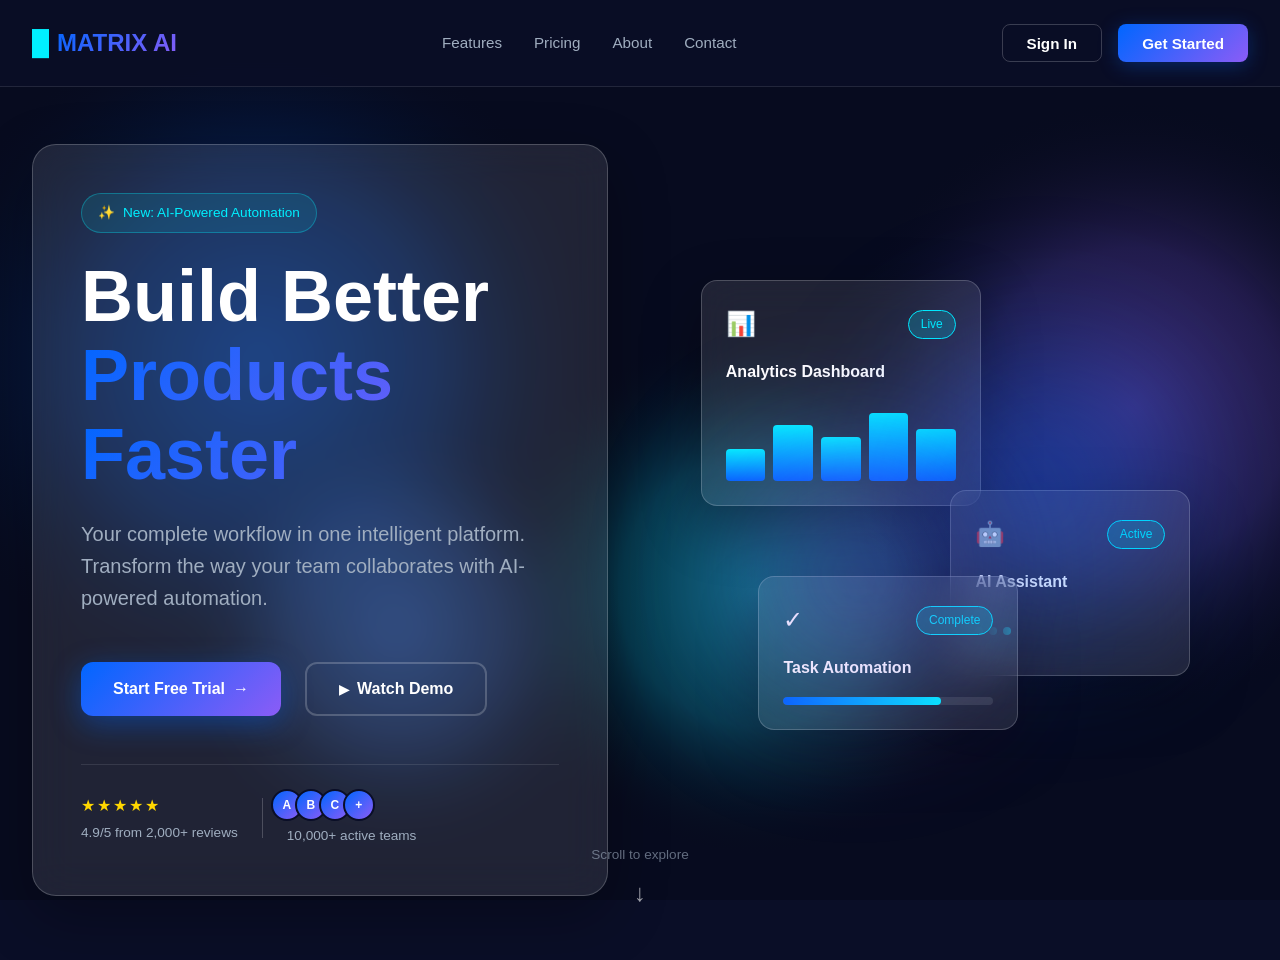
==== landing.html @ 1b5051fe "Initial commit" ====
<!DOCTYPE html>
<html lang="en">
<head>
    <meta charset="UTF-8">
    <meta name="viewport" content="width=device-width, initial-scale=1.0">
    <title>Matrix AI - Transform Your Workflow</title>
    <link rel="stylesheet" href="landing-styles.css">
</head>
<body>
    <!-- Animated gradient mesh background -->
    <canvas id="gradientCanvas" class="gradient-canvas"></canvas>

    <!-- Navigation -->
    <nav class="navbar">
        <div class="nav-container">
            <div class="nav-logo">
                <span class="logo-icon">█</span>
                <span class="logo-text">MATRIX AI</span>
            </div>
            <div class="nav-links">
                <a href="#features">Features</a>
                <a href="#pricing">Pricing</a>
                <a href="#about">About</a>
                <a href="#contact">Contact</a>
            </div>
            <div class="nav-actions">
                <button class="nav-btn-secondary">Sign In</button>
                <button class="nav-btn-primary">Get Started</button>
            </div>
        </div>
    </nav>

    <!-- Hero Section -->
    <section class="hero-section">
        <div class="hero-container">
            <!-- Left: Content -->
            <div class="hero-content">
                <div class="glass-card">
                    <div class="badge">
                        <span class="badge-icon">✨</span>
                        <span>New: AI-Powered Automation</span>
                    </div>

                    <h1 class="hero-title">
                        Build Better
                        <span class="gradient-text">Products</span>
                        <span class="gradient-text">Faster</span>
                    </h1>

                    <p class="hero-subtitle">
                        Your complete workflow in one intelligent platform.
                        Transform the way your team collaborates with AI-powered automation.
                    </p>

                    <div class="hero-cta">
                        <button class="btn-primary" id="primaryCTA">
                            <span>Start Free Trial</span>
                            <span class="btn-arrow">→</span>
                        </button>
                        <button class="btn-secondary">
                            <span class="play-icon">▶</span>
                            <span>Watch Demo</span>
                        </button>
                    </div>

                    <div class="hero-social-proof">
                        <div class="rating">
                            <div class="stars">★★★★★</div>
                            <span class="rating-text">4.9/5 from 2,000+ reviews</span>
                        </div>
                        <div class="divider"></div>
                        <div class="users">
                            <div class="user-avatars">
                                <div class="avatar">A</div>
                                <div class="avatar">B</div>
                                <div class="avatar">C</div>
                                <div class="avatar">+</div>
                            </div>
                            <span class="users-text">10,000+ active teams</span>
                        </div>
                    </div>
                </div>
            </div>

            <!-- Right: 3D Visualization -->
            <div class="hero-visual">
                <div class="floating-card card-1">
                    <div class="card-header">
                        <span class="card-icon">📊</span>
                        <span class="card-status">Live</span>
                    </div>
                    <div class="card-title">Analytics Dashboard</div>
                    <div class="card-chart">
                        <div class="chart-bar" style="height: 40%"></div>
                        <div class="chart-bar" style="height: 70%"></div>
                        <div class="chart-bar" style="height: 55%"></div>
                        <div class="chart-bar" style="height: 85%"></div>
                        <div class="chart-bar" style="height: 65%"></div>
                    </div>
                </div>

                <div class="floating-card card-2">
                    <div class="card-header">
                        <span class="card-icon">🤖</span>
                        <span class="card-status">Active</span>
                    </div>
                    <div class="card-title">AI Assistant</div>
                    <div class="card-message">
                        <div class="message-dot"></div>
                        <div class="message-dot"></div>
                        <div class="message-dot"></div>
                    </div>
                </div>

                <div class="floating-card card-3">
                    <div class="card-header">
                        <span class="card-icon">✓</span>
                        <span class="card-status">Complete</span>
                    </div>
                    <div class="card-title">Task Automation</div>
                    <div class="card-progress">
                        <div class="progress-bar"></div>
                    </div>
                </div>

                <!-- Decorative elements -->
                <div class="glow-orb orb-1"></div>
                <div class="glow-orb orb-2"></div>
            </div>
        </div>

        <!-- Scroll indicator -->
        <div class="scroll-indicator">
            <span class="scroll-text">Scroll to explore</span>
            <div class="scroll-arrow">↓</div>
        </div>
    </section>

    <script src="landing-script.js"></script>
</body>
</html>
---- landing-styles.css ----
/* Landing Page - 3D Gradient Hero Styles */

* {
    margin: 0;
    padding: 0;
    box-sizing: border-box;
}

:root {
    /* Color System */
    --primary-blue: #0066FF;
    --primary-purple: #8B5CF6;
    --accent-cyan: #00F0FF;
    --bg-dark: #0A0E27;
    --bg-darker: #070B1F;
    --text-white: #FFFFFF;
    --text-gray: #A0AEC0;
    --glass-bg: rgba(255, 255, 255, 0.1);
    --glass-border: rgba(255, 255, 255, 0.2);

    /* Spacing */
    --spacing-xs: 0.5rem;
    --spacing-sm: 1rem;
    --spacing-md: 1.5rem;
    --spacing-lg: 2rem;
    --spacing-xl: 3rem;
    --spacing-2xl: 4rem;
}

body {
    font-family: 'Segoe UI', Tahoma, Geneva, Verdana, sans-serif;
    background-color: var(--bg-dark);
    color: var(--text-white);
    overflow-x: hidden;
    line-height: 1.6;
}

/* Animated Gradient Canvas Background */
.gradient-canvas {
    position: fixed;
    top: 0;
    left: 0;
    width: 100%;
    height: 100%;
    z-index: 0;
    background: linear-gradient(135deg, var(--bg-darker) 0%, var(--bg-dark) 100%);
}

/* Navigation */
.navbar {
    position: fixed;
    top: 0;
    left: 0;
    right: 0;
    z-index: 100;
    padding: var(--spacing-md) 0;
    backdrop-filter: blur(20px);
    background: rgba(10, 14, 39, 0.8);
    border-bottom: 1px solid rgba(255, 255, 255, 0.1);
}

.nav-container {
    max-width: 1400px;
    margin: 0 auto;
    padding: 0 var(--spacing-lg);
    display: flex;
    justify-content: space-between;
    align-items: center;
}

.nav-logo {
    display: flex;
    align-items: center;
    gap: var(--spacing-xs);
    font-size: 1.5rem;
    font-weight: bold;
}

.logo-icon {
    color: var(--accent-cyan);
    animation: pulse 2s infinite;
}

.logo-text {
    background: linear-gradient(135deg, var(--primary-blue), var(--primary-purple));
    -webkit-background-clip: text;
    -webkit-text-fill-color: transparent;
    background-clip: text;
}

.nav-links {
    display: flex;
    gap: var(--spacing-lg);
}

.nav-links a {
    color: var(--text-gray);
    text-decoration: none;
    font-size: 0.95rem;
    font-weight: 500;
    transition: color 0.3s ease;
    position: relative;
}

.nav-links a:hover {
    color: var(--text-white);
}

.nav-links a::after {
    content: '';
    position: absolute;
    bottom: -4px;
    left: 0;
    width: 0;
    height: 2px;
    background: linear-gradient(90deg, var(--primary-blue), var(--accent-cyan));
    transition: width 0.3s ease;
}

.nav-links a:hover::after {
    width: 100%;
}

.nav-actions {
    display: flex;
    gap: var(--spacing-sm);
}

.nav-btn-secondary,
.nav-btn-primary {
    padding: 0.6rem 1.5rem;
    border-radius: 8px;
    font-size: 0.95rem;
    font-weight: 600;
    cursor: pointer;
    transition: all 0.3s ease;
    border: none;
}

.nav-btn-secondary {
    background: transparent;
    color: var(--text-white);
    border: 1px solid rgba(255, 255, 255, 0.2);
}

.nav-btn-secondary:hover {
    background: rgba(255, 255, 255, 0.1);
    border-color: rgba(255, 255, 255, 0.3);
}

.nav-btn-primary {
    background: linear-gradient(135deg, var(--primary-blue), var(--primary-purple));
    color: var(--text-white);
    box-shadow: 0 4px 20px rgba(0, 102, 255, 0.3);
}

.nav-btn-primary:hover {
    transform: translateY(-2px);
    box-shadow: 0 6px 30px rgba(0, 102, 255, 0.5);
}

/* Hero Section */
.hero-section {
    position: relative;
    min-height: 100vh;
    display: flex;
    align-items: center;
    justify-content: center;
    padding: var(--spacing-2xl) var(--spacing-lg);
    padding-top: calc(80px + var(--spacing-2xl));
    z-index: 1;
}

.hero-container {
    max-width: 1400px;
    width: 100%;
    display: grid;
    grid-template-columns: 1fr 1fr;
    gap: var(--spacing-2xl);
    align-items: center;
}

/* Hero Content (Left) */
.hero-content {
    animation: slideInLeft 0.8s ease-out;
}

.glass-card {
    background: var(--glass-bg);
    backdrop-filter: blur(20px);
    border-radius: 24px;
    border: 1px solid var(--glass-border);
    padding: var(--spacing-xl);
    box-shadow: 0 20px 60px rgba(0, 0, 0, 0.3);
}

.badge {
    display: inline-flex;
    align-items: center;
    gap: var(--spacing-xs);
    background: rgba(0, 240, 255, 0.1);
    border: 1px solid rgba(0, 240, 255, 0.3);
    padding: 0.5rem 1rem;
    border-radius: 50px;
    font-size: 0.85rem;
    color: var(--accent-cyan);
    margin-bottom: var(--spacing-md);
    animation: fadeIn 0.6s ease-out 0.3s backwards;
}

.badge-icon {
    animation: sparkle 2s infinite;
}

.hero-title {
    font-size: 4.5rem;
    font-weight: 800;
    line-height: 1.1;
    margin-bottom: var(--spacing-md);
    animation: fadeIn 0.6s ease-out 0.4s backwards;
}

.gradient-text {
    display: block;
    background: linear-gradient(135deg, var(--primary-blue), var(--primary-purple), var(--accent-cyan));
    -webkit-background-clip: text;
    -webkit-text-fill-color: transparent;
    background-clip: text;
    background-size: 200% 200%;
    animation: gradientShift 3s ease infinite;
}

.hero-subtitle {
    font-size: 1.25rem;
    color: var(--text-gray);
    line-height: 1.6;
    margin-bottom: var(--spacing-xl);
    animation: fadeIn 0.6s ease-out 0.5s backwards;
}

.hero-cta {
    display: flex;
    gap: var(--spacing-md);
    margin-bottom: var(--spacing-xl);
    animation: fadeIn 0.6s ease-out 0.6s backwards;
}

.btn-primary,
.btn-secondary {
    display: flex;
    align-items: center;
    gap: var(--spacing-xs);
    padding: 1rem 2rem;
    border-radius: 12px;
    font-size: 1rem;
    font-weight: 700;
    cursor: pointer;
    transition: all 0.3s ease;
    border: none;
    white-space: nowrap;
}

.btn-primary {
    background: linear-gradient(135deg, var(--primary-blue), var(--primary-purple));
    color: var(--text-white);
    box-shadow: 0 8px 30px rgba(0, 102, 255, 0.4);
    position: relative;
    overflow: hidden;
}

.btn-primary::before {
    content: '';
    position: absolute;
    top: 50%;
    left: 50%;
    width: 0;
    height: 0;
    border-radius: 50%;
    background: rgba(255, 255, 255, 0.2);
    transform: translate(-50%, -50%);
    transition: width 0.6s, height 0.6s;
}

.btn-primary:hover::before {
    width: 300px;
    height: 300px;
}

.btn-primary:hover {
    transform: translateY(-3px);
    box-shadow: 0 12px 40px rgba(0, 102, 255, 0.6);
}

.btn-arrow {
    transition: transform 0.3s ease;
}

.btn-primary:hover .btn-arrow {
    transform: translateX(4px);
}

.btn-secondary {
    background: transparent;
    color: var(--text-white);
    border: 2px solid rgba(255, 255, 255, 0.2);
}

.btn-secondary:hover {
    background: rgba(255, 255, 255, 0.1);
    border-color: rgba(255, 255, 255, 0.4);
    transform: translateY(-3px);
}

.play-icon {
    font-size: 0.8rem;
}

/* Hero Social Proof */
.hero-social-proof {
    display: flex;
    align-items: center;
    gap: var(--spacing-md);
    padding-top: var(--spacing-md);
    border-top: 1px solid rgba(255, 255, 255, 0.1);
    animation: fadeIn 0.6s ease-out 0.7s backwards;
}

.rating {
    display: flex;
    flex-direction: column;
    gap: 0.25rem;
}

.stars {
    color: #FFD700;
    font-size: 1rem;
    letter-spacing: 2px;
}

.rating-text,
.users-text {
    font-size: 0.85rem;
    color: var(--text-gray);
}

.divider {
    width: 1px;
    height: 40px;
    background: rgba(255, 255, 255, 0.2);
}

.users {
    display: flex;
    flex-direction: column;
    gap: 0.25rem;
}

.user-avatars {
    display: flex;
    margin-left: -8px;
}

.avatar {
    width: 32px;
    height: 32px;
    border-radius: 50%;
    background: linear-gradient(135deg, var(--primary-blue), var(--primary-purple));
    border: 2px solid var(--bg-dark);
    display: flex;
    align-items: center;
    justify-content: center;
    font-size: 0.75rem;
    font-weight: bold;
    margin-left: -8px;
}

/* Hero Visual (Right) */
.hero-visual {
    position: relative;
    height: 600px;
    animation: slideInRight 0.8s ease-out;
}

.floating-card {
    position: absolute;
    background: var(--glass-bg);
    backdrop-filter: blur(20px);
    border-radius: 16px;
    border: 1px solid var(--glass-border);
    padding: var(--spacing-md);
    box-shadow: 0 20px 60px rgba(0, 0, 0, 0.3);
    animation: float 6s ease-in-out infinite;
}

.card-1 {
    top: 10%;
    left: 5%;
    width: 280px;
    animation-delay: 0s;
}

.card-2 {
    top: 45%;
    right: 10%;
    width: 240px;
    animation-delay: 2s;
}

.card-3 {
    bottom: 15%;
    left: 15%;
    width: 260px;
    animation-delay: 4s;
}

.card-header {
    display: flex;
    justify-content: space-between;
    align-items: center;
    margin-bottom: var(--spacing-sm);
}

.card-icon {
    font-size: 1.5rem;
}

.card-status {
    font-size: 0.75rem;
    padding: 0.25rem 0.75rem;
    border-radius: 50px;
    background: rgba(0, 240, 255, 0.2);
    color: var(--accent-cyan);
    border: 1px solid var(--accent-cyan);
}

.card-title {
    font-size: 1rem;
    font-weight: 600;
    margin-bottom: var(--spacing-sm);
}

.card-chart {
    display: flex;
    gap: 8px;
    align-items: flex-end;
    height: 80px;
}

.chart-bar {
    flex: 1;
    background: linear-gradient(180deg, var(--accent-cyan), var(--primary-blue));
    border-radius: 4px;
    animation: growBar 1.5s ease-out;
}

.card-message {
    display: flex;
    gap: 6px;
    padding: var(--spacing-sm) 0;
}

.message-dot {
    width: 8px;
    height: 8px;
    border-radius: 50%;
    background: var(--accent-cyan);
    animation: pulse 1.5s infinite;
}

.message-dot:nth-child(2) {
    animation-delay: 0.2s;
}

.message-dot:nth-child(3) {
    animation-delay: 0.4s;
}

.card-progress {
    height: 8px;
    background: rgba(255, 255, 255, 0.1);
    border-radius: 50px;
    overflow: hidden;
}

.progress-bar {
    height: 100%;
    width: 75%;
    background: linear-gradient(90deg, var(--primary-blue), var(--accent-cyan));
    border-radius: 50px;
    animation: progressGrow 2s ease-out;
}

/* Glow Orbs */
.glow-orb {
    position: absolute;
    border-radius: 50%;
    filter: blur(80px);
    opacity: 0.6;
    animation: orbFloat 10s ease-in-out infinite;
}

.orb-1 {
    width: 300px;
    height: 300px;
    background: radial-gradient(circle, var(--primary-blue), transparent);
    top: 20%;
    right: 10%;
    animation-delay: 0s;
}

.orb-2 {
    width: 250px;
    height: 250px;
    background: radial-gradient(circle, var(--primary-purple), transparent);
    bottom: 20%;
    left: 10%;
    animation-delay: 5s;
}

/* Scroll Indicator */
.scroll-indicator {
    position: absolute;
    bottom: var(--spacing-xl);
    left: 50%;
    transform: translateX(-50%);
    display: flex;
    flex-direction: column;
    align-items: center;
    gap: var(--spacing-xs);
    opacity: 0.6;
    animation: fadeIn 1s ease-out 1s backwards;
}

.scroll-text {
    font-size: 0.85rem;
    color: var(--text-gray);
}

.scroll-arrow {
    font-size: 1.5rem;
    animation: bounce 2s infinite;
}

/* Animations */
@keyframes slideInLeft {
    from {
        opacity: 0;
        transform: translateX(-50px);
    }
    to {
        opacity: 1;
        transform: translateX(0);
    }
}

@keyframes slideInRight {
    from {
        opacity: 0;
        transform: translateX(50px);
    }
    to {
        opacity: 1;
        transform: translateX(0);
    }
}

@keyframes fadeIn {
    from {
        opacity: 0;
        transform: translateY(20px);
    }
    to {
        opacity: 1;
        transform: translateY(0);
    }
}

@keyframes float {
    0%, 100% {
        transform: translateY(0) rotate(0deg);
    }
    50% {
        transform: translateY(-20px) rotate(2deg);
    }
}

@keyframes orbFloat {
    0%, 100% {
        transform: translate(0, 0) scale(1);
    }
    33% {
        transform: translate(30px, -30px) scale(1.1);
    }
    66% {
        transform: translate(-30px, 30px) scale(0.9);
    }
}

@keyframes pulse {
    0%, 100% {
        opacity: 1;
    }
    50% {
        opacity: 0.5;
    }
}

@keyframes bounce {
    0%, 100% {
        transform: translateY(0);
    }
    50% {
        transform: translateY(-10px);
    }
}

@keyframes gradientShift {
    0%, 100% {
        background-position: 0% 50%;
    }
    50% {
        background-position: 100% 50%;
    }
}

@keyframes sparkle {
    0%, 100% {
        opacity: 1;
        transform: scale(1);
    }
    50% {
        opacity: 0.7;
        transform: scale(1.2);
    }
}

@keyframes growBar {
    from {
        transform: scaleY(0);
    }
    to {
        transform: scaleY(1);
    }
}

@keyframes progressGrow {
    from {
        width: 0;
    }
    to {
        width: 75%;
    }
}

/* Responsive Design */
@media (max-width: 1024px) {
    .hero-container {
        grid-template-columns: 1fr;
        gap: var(--spacing-xl);
    }

    .hero-visual {
        height: 400px;
        order: -1;
    }

    .hero-title {
        font-size: 3.5rem;
    }
}

@media (max-width: 768px) {
    .nav-links {
        display: none;
    }

    .hero-title {
        font-size: 2.5rem;
    }

    .hero-subtitle {
        font-size: 1rem;
    }

    .hero-cta {
        flex-direction: column;
    }

    .btn-primary,
    .btn-secondary {
        width: 100%;
        justify-content: center;
    }

    .hero-social-proof {
        flex-direction: column;
        align-items: flex-start;
    }

    .divider {
        display: none;
    }

    .hero-visual {
        height: 300px;
    }

    .floating-card {
        transform: scale(0.8);
    }
}

@media (max-width: 480px) {
    .hero-title {
        font-size: 2rem;
    }

    .glass-card {
        padding: var(--spacing-md);
    }

    .nav-actions {
        gap: var(--spacing-xs);
    }

    .nav-btn-secondary,
    .nav-btn-primary {
        padding: 0.5rem 1rem;
        font-size: 0.85rem;
    }
}
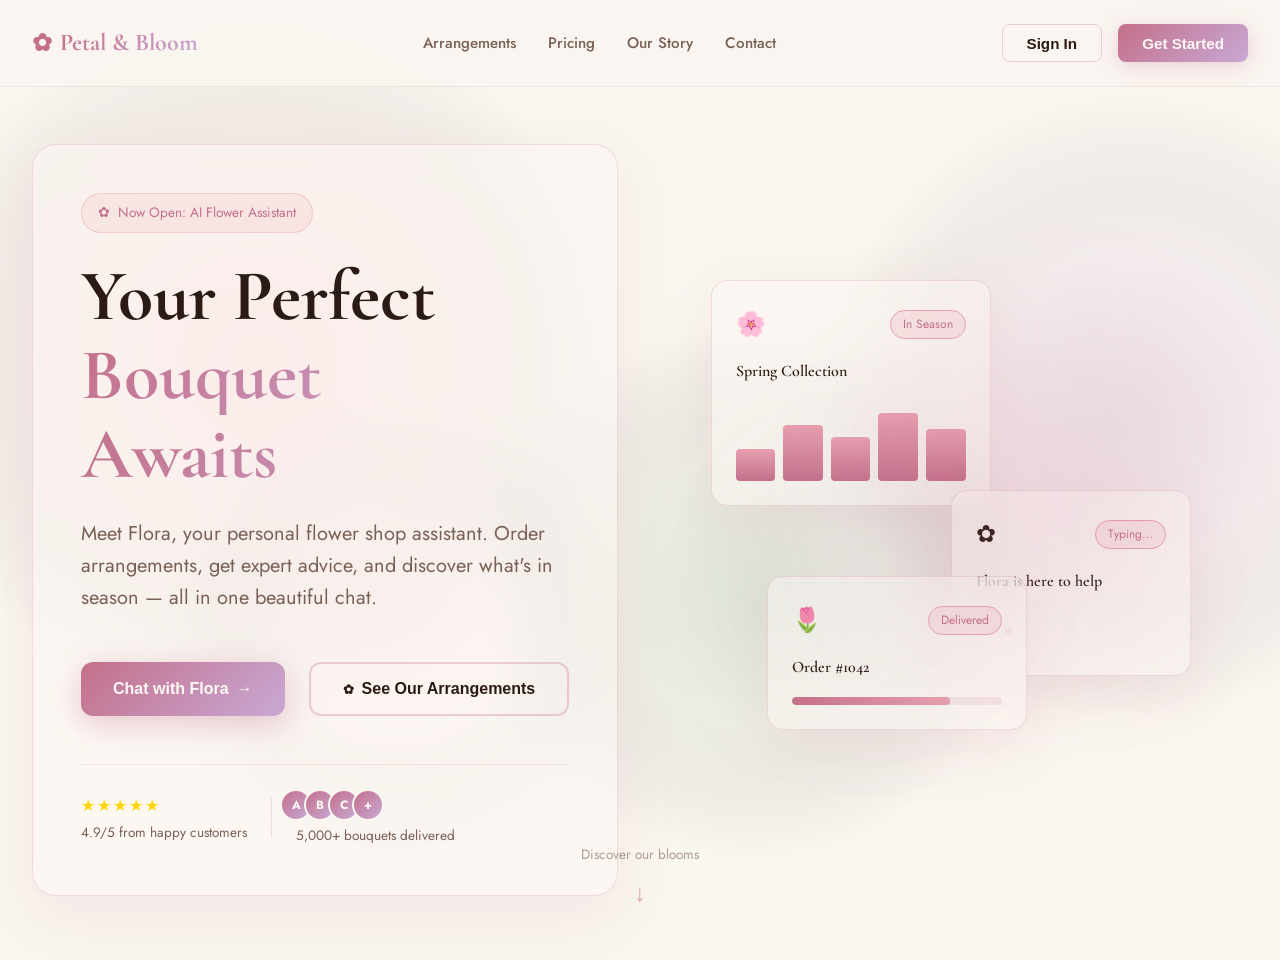
==== commit 25c20e0b: "Rebrand to Petal & Bloom flower shop - Replace Matrix terminal theme with warm ivory/rose/sage palet" ====
--- a/landing.html
+++ b/landing.html
@@ -3,7 +3,10 @@
 <head>
     <meta charset="UTF-8">
     <meta name="viewport" content="width=device-width, initial-scale=1.0">
-    <title>Matrix AI - Transform Your Workflow</title>
+    <title>Petal &amp; Bloom — Your Flower Shop Assistant</title>
+    <link rel="preconnect" href="https://fonts.googleapis.com">
+    <link rel="preconnect" href="https://fonts.gstatic.com" crossorigin>
+    <link href="https://fonts.googleapis.com/css2?family=Cormorant+Garamond:ital,wght@0,400;0,600;0,700;1,400&family=Jost:wght@300;400;500;600&display=swap" rel="stylesheet">
     <link rel="stylesheet" href="landing-styles.css">
 </head>
 <body>
@@ -14,13 +17,13 @@
     <nav class="navbar">
         <div class="nav-container">
             <div class="nav-logo">
-                <span class="logo-icon">█</span>
-                <span class="logo-text">MATRIX AI</span>
+                <span class="logo-icon">✿</span>
+                <span class="logo-text">Petal &amp; Bloom</span>
             </div>
             <div class="nav-links">
-                <a href="#features">Features</a>
+                <a href="#features">Arrangements</a>
                 <a href="#pricing">Pricing</a>
-                <a href="#about">About</a>
+                <a href="#about">Our Story</a>
                 <a href="#contact">Contact</a>
             </div>
             <div class="nav-actions">
@@ -37,36 +40,35 @@
             <div class="hero-content">
                 <div class="glass-card">
                     <div class="badge">
-                        <span class="badge-icon">✨</span>
-                        <span>New: AI-Powered Automation</span>
+                        <span class="badge-icon">✿</span>
+                        <span>Now Open: AI Flower Assistant</span>
                     </div>
 
                     <h1 class="hero-title">
-                        Build Better
-                        <span class="gradient-text">Products</span>
-                        <span class="gradient-text">Faster</span>
+                        Your Perfect
+                        <span class="gradient-text">Bouquet</span>
+                        <span class="gradient-text">Awaits</span>
                     </h1>
 
                     <p class="hero-subtitle">
-                        Your complete workflow in one intelligent platform.
-                        Transform the way your team collaborates with AI-powered automation.
+                        Meet Flora, your personal flower shop assistant. Order arrangements, get expert advice, and discover what's in season — all in one beautiful chat.
                     </p>
 
                     <div class="hero-cta">
                         <button class="btn-primary" id="primaryCTA">
-                            <span>Start Free Trial</span>
+                            <span>Chat with Flora</span>
                             <span class="btn-arrow">→</span>
                         </button>
                         <button class="btn-secondary">
-                            <span class="play-icon">▶</span>
-                            <span>Watch Demo</span>
+                            <span class="play-icon">✿</span>
+                            <span>See Our Arrangements</span>
                         </button>
                     </div>
 
                     <div class="hero-social-proof">
                         <div class="rating">
                             <div class="stars">★★★★★</div>
-                            <span class="rating-text">4.9/5 from 2,000+ reviews</span>
+                            <span class="rating-text">4.9/5 from happy customers</span>
                         </div>
                         <div class="divider"></div>
                         <div class="users">
@@ -76,20 +78,20 @@
                                 <div class="avatar">C</div>
                                 <div class="avatar">+</div>
                             </div>
-                            <span class="users-text">10,000+ active teams</span>
+                            <span class="users-text">5,000+ bouquets delivered</span>
                         </div>
                     </div>
                 </div>
             </div>
 
-            <!-- Right: 3D Visualization -->
+            <!-- Right: Floating Cards -->
             <div class="hero-visual">
                 <div class="floating-card card-1">
                     <div class="card-header">
-                        <span class="card-icon">📊</span>
-                        <span class="card-status">Live</span>
+                        <span class="card-icon">🌸</span>
+                        <span class="card-status">In Season</span>
                     </div>
-                    <div class="card-title">Analytics Dashboard</div>
+                    <div class="card-title">Spring Collection</div>
                     <div class="card-chart">
                         <div class="chart-bar" style="height: 40%"></div>
                         <div class="chart-bar" style="height: 70%"></div>
@@ -101,10 +103,10 @@
 
                 <div class="floating-card card-2">
                     <div class="card-header">
-                        <span class="card-icon">🤖</span>
-                        <span class="card-status">Active</span>
+                        <span class="card-icon">✿</span>
+                        <span class="card-status">Typing…</span>
                     </div>
-                    <div class="card-title">AI Assistant</div>
+                    <div class="card-title">Flora is here to help</div>
                     <div class="card-message">
                         <div class="message-dot"></div>
                         <div class="message-dot"></div>
@@ -114,10 +116,10 @@
 
                 <div class="floating-card card-3">
                     <div class="card-header">
-                        <span class="card-icon">✓</span>
-                        <span class="card-status">Complete</span>
+                        <span class="card-icon">🌷</span>
+                        <span class="card-status">Delivered</span>
                     </div>
-                    <div class="card-title">Task Automation</div>
+                    <div class="card-title">Order #1042</div>
                     <div class="card-progress">
                         <div class="progress-bar"></div>
                     </div>
@@ -131,7 +133,7 @@
 
         <!-- Scroll indicator -->
         <div class="scroll-indicator">
-            <span class="scroll-text">Scroll to explore</span>
+            <span class="scroll-text">Discover our blooms</span>
             <div class="scroll-arrow">↓</div>
         </div>
     </section>
--- a/landing-styles.css
+++ b/landing-styles.css
@@ -1,4 +1,4 @@
-/* Landing Page - 3D Gradient Hero Styles */
+/* Landing Page - Petal & Bloom Flower Shop Styles */
 
 * {
     margin: 0;
@@ -8,15 +8,15 @@
 
 :root {
     /* Color System */
-    --primary-blue: #0066FF;
-    --primary-purple: #8B5CF6;
-    --accent-cyan: #00F0FF;
-    --bg-dark: #0A0E27;
-    --bg-darker: #070B1F;
-    --text-white: #FFFFFF;
-    --text-gray: #A0AEC0;
-    --glass-bg: rgba(255, 255, 255, 0.1);
-    --glass-border: rgba(255, 255, 255, 0.2);
+    --primary-rose: #C4708A;
+    --primary-lavender: #C8A8D4;
+    --accent-rose-light: #E8A0B0;
+    --bg-cream: #FAF6F0;
+    --bg-cream-deep: #F3EBE1;
+    --text-espresso: #2C1A14;
+    --text-warm-gray: #7A6055;
+    --glass-bg: rgba(253, 248, 244, 0.5);
+    --glass-border: rgba(196, 112, 138, 0.2);
 
     /* Spacing */
     --spacing-xs: 0.5rem;
@@ -28,9 +28,9 @@
 }
 
 body {
-    font-family: 'Segoe UI', Tahoma, Geneva, Verdana, sans-serif;
-    background-color: var(--bg-dark);
-    color: var(--text-white);
+    font-family: 'Jost', 'Segoe UI', Tahoma, Geneva, Verdana, sans-serif;
+    background-color: var(--bg-cream);
+    color: var(--text-espresso);
     overflow-x: hidden;
     line-height: 1.6;
 }
@@ -43,7 +43,7 @@
     width: 100%;
     height: 100%;
     z-index: 0;
-    background: linear-gradient(135deg, var(--bg-darker) 0%, var(--bg-dark) 100%);
+    background: linear-gradient(135deg, var(--bg-cream-deep) 0%, var(--bg-cream) 100%);
 }
 
 /* Navigation */
@@ -55,8 +55,8 @@
     z-index: 100;
     padding: var(--spacing-md) 0;
     backdrop-filter: blur(20px);
-    background: rgba(10, 14, 39, 0.8);
-    border-bottom: 1px solid rgba(255, 255, 255, 0.1);
+    background: rgba(250, 246, 240, 0.9);
+    border-bottom: 1px solid rgba(196, 112, 138, 0.15);
 }
 
 .nav-container {
@@ -77,12 +77,13 @@
 }
 
 .logo-icon {
-    color: var(--accent-cyan);
+    color: var(--primary-rose);
     animation: pulse 2s infinite;
 }
 
 .logo-text {
-    background: linear-gradient(135deg, var(--primary-blue), var(--primary-purple));
+    font-family: 'Cormorant Garamond', serif;
+    background: linear-gradient(135deg, var(--primary-rose), var(--primary-lavender));
     -webkit-background-clip: text;
     -webkit-text-fill-color: transparent;
     background-clip: text;
@@ -94,7 +95,7 @@
 }
 
 .nav-links a {
-    color: var(--text-gray);
+    color: var(--text-warm-gray);
     text-decoration: none;
     font-size: 0.95rem;
     font-weight: 500;
@@ -103,7 +104,7 @@
 }
 
 .nav-links a:hover {
-    color: var(--text-white);
+    color: var(--text-espresso);
 }
 
 .nav-links a::after {
@@ -113,7 +114,7 @@
     left: 0;
     width: 0;
     height: 2px;
-    background: linear-gradient(90deg, var(--primary-blue), var(--accent-cyan));
+    background: linear-gradient(90deg, var(--primary-rose), var(--accent-rose-light));
     transition: width 0.3s ease;
 }
 
@@ -139,24 +140,24 @@
 
 .nav-btn-secondary {
     background: transparent;
-    color: var(--text-white);
-    border: 1px solid rgba(255, 255, 255, 0.2);
+    color: var(--text-espresso);
+    border: 1px solid rgba(196, 112, 138, 0.3);
 }
 
 .nav-btn-secondary:hover {
-    background: rgba(255, 255, 255, 0.1);
-    border-color: rgba(255, 255, 255, 0.3);
+    background: rgba(196, 112, 138, 0.08);
+    border-color: var(--primary-rose);
 }
 
 .nav-btn-primary {
-    background: linear-gradient(135deg, var(--primary-blue), var(--primary-purple));
-    color: var(--text-white);
-    box-shadow: 0 4px 20px rgba(0, 102, 255, 0.3);
+    background: linear-gradient(135deg, var(--primary-rose), var(--primary-lavender));
+    color: #FDF8F4;
+    box-shadow: 0 4px 20px rgba(196, 112, 138, 0.3);
 }
 
 .nav-btn-primary:hover {
     transform: translateY(-2px);
-    box-shadow: 0 6px 30px rgba(0, 102, 255, 0.5);
+    box-shadow: 0 6px 30px rgba(196, 112, 138, 0.5);
 }
 
 /* Hero Section */
@@ -191,19 +192,19 @@
     border-radius: 24px;
     border: 1px solid var(--glass-border);
     padding: var(--spacing-xl);
-    box-shadow: 0 20px 60px rgba(0, 0, 0, 0.3);
+    box-shadow: 0 20px 60px rgba(196, 112, 138, 0.12);
 }
 
 .badge {
     display: inline-flex;
     align-items: center;
     gap: var(--spacing-xs);
-    background: rgba(0, 240, 255, 0.1);
-    border: 1px solid rgba(0, 240, 255, 0.3);
+    background: rgba(232, 160, 176, 0.15);
+    border: 1px solid rgba(232, 160, 176, 0.4);
     padding: 0.5rem 1rem;
     border-radius: 50px;
     font-size: 0.85rem;
-    color: var(--accent-cyan);
+    color: var(--primary-rose);
     margin-bottom: var(--spacing-md);
     animation: fadeIn 0.6s ease-out 0.3s backwards;
 }
@@ -213,16 +214,18 @@
 }
 
 .hero-title {
+    font-family: 'Cormorant Garamond', serif;
     font-size: 4.5rem;
     font-weight: 800;
     line-height: 1.1;
     margin-bottom: var(--spacing-md);
+    color: var(--text-espresso);
     animation: fadeIn 0.6s ease-out 0.4s backwards;
 }
 
 .gradient-text {
     display: block;
-    background: linear-gradient(135deg, var(--primary-blue), var(--primary-purple), var(--accent-cyan));
+    background: linear-gradient(135deg, var(--primary-rose), var(--primary-lavender), var(--accent-rose-light));
     -webkit-background-clip: text;
     -webkit-text-fill-color: transparent;
     background-clip: text;
@@ -232,7 +235,7 @@
 
 .hero-subtitle {
     font-size: 1.25rem;
-    color: var(--text-gray);
+    color: var(--text-warm-gray);
     line-height: 1.6;
     margin-bottom: var(--spacing-xl);
     animation: fadeIn 0.6s ease-out 0.5s backwards;
@@ -261,9 +264,9 @@
 }
 
 .btn-primary {
-    background: linear-gradient(135deg, var(--primary-blue), var(--primary-purple));
-    color: var(--text-white);
-    box-shadow: 0 8px 30px rgba(0, 102, 255, 0.4);
+    background: linear-gradient(135deg, var(--primary-rose), var(--primary-lavender));
+    color: #FDF8F4;
+    box-shadow: 0 8px 30px rgba(196, 112, 138, 0.35);
     position: relative;
     overflow: hidden;
 }
@@ -288,7 +291,7 @@
 
 .btn-primary:hover {
     transform: translateY(-3px);
-    box-shadow: 0 12px 40px rgba(0, 102, 255, 0.6);
+    box-shadow: 0 12px 40px rgba(196, 112, 138, 0.55);
 }
 
 .btn-arrow {
@@ -301,13 +304,13 @@
 
 .btn-secondary {
     background: transparent;
-    color: var(--text-white);
-    border: 2px solid rgba(255, 255, 255, 0.2);
+    color: var(--text-espresso);
+    border: 2px solid rgba(196, 112, 138, 0.3);
 }
 
 .btn-secondary:hover {
-    background: rgba(255, 255, 255, 0.1);
-    border-color: rgba(255, 255, 255, 0.4);
+    background: rgba(196, 112, 138, 0.08);
+    border-color: var(--primary-rose);
     transform: translateY(-3px);
 }
 
@@ -321,7 +324,7 @@
     align-items: center;
     gap: var(--spacing-md);
     padding-top: var(--spacing-md);
-    border-top: 1px solid rgba(255, 255, 255, 0.1);
+    border-top: 1px solid rgba(196, 112, 138, 0.15);
     animation: fadeIn 0.6s ease-out 0.7s backwards;
 }
 
@@ -340,13 +343,13 @@
 .rating-text,
 .users-text {
     font-size: 0.85rem;
-    color: var(--text-gray);
+    color: var(--text-warm-gray);
 }
 
 .divider {
     width: 1px;
     height: 40px;
-    background: rgba(255, 255, 255, 0.2);
+    background: rgba(196, 112, 138, 0.2);
 }
 
 .users {
@@ -364,13 +367,14 @@
     width: 32px;
     height: 32px;
     border-radius: 50%;
-    background: linear-gradient(135deg, var(--primary-blue), var(--primary-purple));
-    border: 2px solid var(--bg-dark);
+    background: linear-gradient(135deg, var(--primary-rose), var(--primary-lavender));
+    border: 2px solid var(--bg-cream);
     display: flex;
     align-items: center;
     justify-content: center;
     font-size: 0.75rem;
     font-weight: bold;
+    color: #FDF8F4;
     margin-left: -8px;
 }
 
@@ -388,7 +392,7 @@
     border-radius: 16px;
     border: 1px solid var(--glass-border);
     padding: var(--spacing-md);
-    box-shadow: 0 20px 60px rgba(0, 0, 0, 0.3);
+    box-shadow: 0 20px 60px rgba(196, 112, 138, 0.12);
     animation: float 6s ease-in-out infinite;
 }
 
@@ -428,15 +432,17 @@
     font-size: 0.75rem;
     padding: 0.25rem 0.75rem;
     border-radius: 50px;
-    background: rgba(0, 240, 255, 0.2);
-    color: var(--accent-cyan);
-    border: 1px solid var(--accent-cyan);
+    background: rgba(232, 160, 176, 0.2);
+    color: var(--primary-rose);
+    border: 1px solid var(--accent-rose-light);
 }
 
 .card-title {
+    font-family: 'Cormorant Garamond', serif;
     font-size: 1rem;
     font-weight: 600;
     margin-bottom: var(--spacing-sm);
+    color: var(--text-espresso);
 }
 
 .card-chart {
@@ -448,7 +454,7 @@
 
 .chart-bar {
     flex: 1;
-    background: linear-gradient(180deg, var(--accent-cyan), var(--primary-blue));
+    background: linear-gradient(180deg, var(--accent-rose-light), var(--primary-rose));
     border-radius: 4px;
     animation: growBar 1.5s ease-out;
 }
@@ -463,7 +469,7 @@
     width: 8px;
     height: 8px;
     border-radius: 50%;
-    background: var(--accent-cyan);
+    background: var(--primary-rose);
     animation: pulse 1.5s infinite;
 }
 
@@ -477,7 +483,7 @@
 
 .card-progress {
     height: 8px;
-    background: rgba(255, 255, 255, 0.1);
+    background: rgba(196, 112, 138, 0.12);
     border-radius: 50px;
     overflow: hidden;
 }
@@ -485,7 +491,7 @@
 .progress-bar {
     height: 100%;
     width: 75%;
-    background: linear-gradient(90deg, var(--primary-blue), var(--accent-cyan));
+    background: linear-gradient(90deg, var(--primary-rose), var(--accent-rose-light));
     border-radius: 50px;
     animation: progressGrow 2s ease-out;
 }
@@ -495,14 +501,14 @@
     position: absolute;
     border-radius: 50%;
     filter: blur(80px);
-    opacity: 0.6;
     animation: orbFloat 10s ease-in-out infinite;
 }
 
 .orb-1 {
     width: 300px;
     height: 300px;
-    background: radial-gradient(circle, var(--primary-blue), transparent);
+    background: radial-gradient(circle, var(--primary-rose), transparent);
+    opacity: 0.25;
     top: 20%;
     right: 10%;
     animation-delay: 0s;
@@ -511,7 +517,8 @@
 .orb-2 {
     width: 250px;
     height: 250px;
-    background: radial-gradient(circle, var(--primary-purple), transparent);
+    background: radial-gradient(circle, var(--primary-lavender), transparent);
+    opacity: 0.12;
     bottom: 20%;
     left: 10%;
     animation-delay: 5s;
@@ -533,12 +540,13 @@
 
 .scroll-text {
     font-size: 0.85rem;
-    color: var(--text-gray);
+    color: var(--text-warm-gray);
 }
 
 .scroll-arrow {
     font-size: 1.5rem;
     animation: bounce 2s infinite;
+    color: var(--primary-rose);
 }
 
 /* Animations */
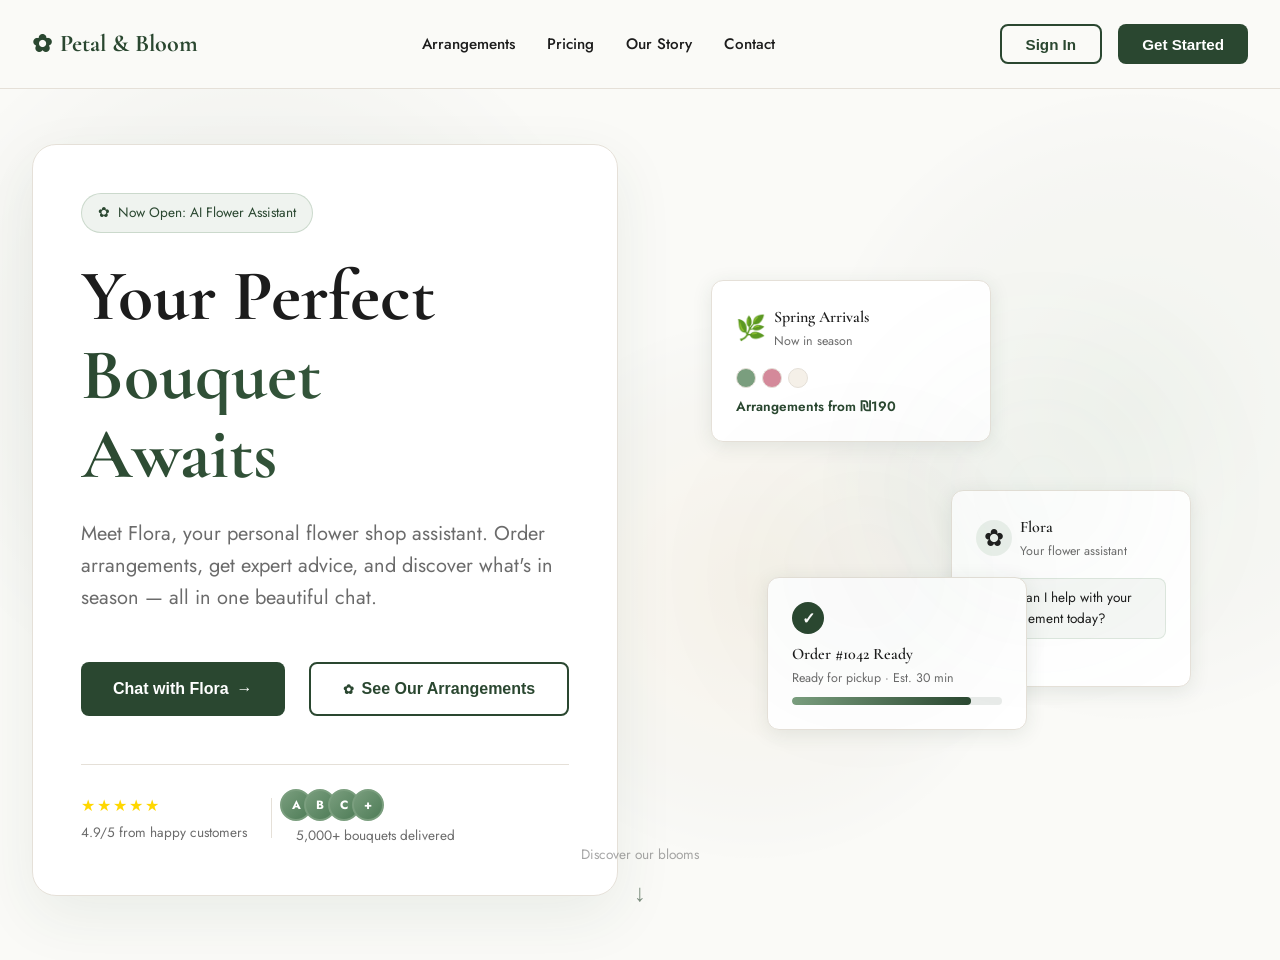
==== commit 019e6007: "Redesign: botanical boutique palette — green/gold replaces rose/lavender Replace pink startup aesthe" ====
--- a/landing.html
+++ b/landing.html
@@ -86,44 +86,42 @@
 
             <!-- Right: Floating Cards -->
             <div class="hero-visual">
-                <div class="floating-card card-1">
-                    <div class="card-header">
-                        <span class="card-icon">🌸</span>
-                        <span class="card-status">In Season</span>
-                    </div>
-                    <div class="card-title">Spring Collection</div>
-                    <div class="card-chart">
-                        <div class="chart-bar" style="height: 40%"></div>
-                        <div class="chart-bar" style="height: 70%"></div>
-                        <div class="chart-bar" style="height: 55%"></div>
-                        <div class="chart-bar" style="height: 85%"></div>
-                        <div class="chart-bar" style="height: 65%"></div>
-                    </div>
-                </div>
+                <div class="card card-1 floating-card">
+  <div class="card-header">
+    <span class="card-icon">🌿</span>
+    <div>
+      <div class="card-title">Spring Arrivals</div>
+      <div class="card-subtitle">Now in season</div>
+    </div>
+  </div>
+  <div class="card-swatches">
+    <span class="swatch" style="background:#7A9E7E"></span>
+    <span class="swatch" style="background:#D4899A"></span>
+    <span class="swatch" style="background:#F5F0E8"></span>
+  </div>
+  <div class="card-price">Arrangements from ₪190</div>
+</div>
 
-                <div class="floating-card card-2">
-                    <div class="card-header">
-                        <span class="card-icon">✿</span>
-                        <span class="card-status">Typing…</span>
-                    </div>
-                    <div class="card-title">Flora is here to help</div>
-                    <div class="card-message">
-                        <div class="message-dot"></div>
-                        <div class="message-dot"></div>
-                        <div class="message-dot"></div>
-                    </div>
-                </div>
+                <div class="card card-2 floating-card">
+  <div class="card-header">
+    <span class="card-avatar">✿</span>
+    <div>
+      <div class="card-title">Flora</div>
+      <div class="card-subtitle">Your flower assistant</div>
+    </div>
+  </div>
+  <div class="card-bubble">How can I help with your arrangement today?</div>
+  <div class="typing-dots"><span></span><span></span><span></span></div>
+</div>
 
-                <div class="floating-card card-3">
-                    <div class="card-header">
-                        <span class="card-icon">🌷</span>
-                        <span class="card-status">Delivered</span>
-                    </div>
-                    <div class="card-title">Order #1042</div>
-                    <div class="card-progress">
-                        <div class="progress-bar"></div>
-                    </div>
-                </div>
+                <div class="card card-3 floating-card">
+  <div class="card-check">✓</div>
+  <div class="card-title">Order #1042 Ready</div>
+  <div class="card-subtitle">Ready for pickup · Est. 30 min</div>
+  <div class="card-progress">
+    <div class="card-progress-bar" style="width:85%"></div>
+  </div>
+</div>
 
                 <!-- Decorative elements -->
                 <div class="glow-orb orb-1"></div>
--- a/landing-styles.css
+++ b/landing-styles.css
@@ -7,16 +7,17 @@
 }
 
 :root {
-    /* Color System */
-    --primary-rose: #C4708A;
-    --primary-lavender: #C8A8D4;
-    --accent-rose-light: #E8A0B0;
-    --bg-cream: #FAF6F0;
-    --bg-cream-deep: #F3EBE1;
-    --text-espresso: #2C1A14;
-    --text-warm-gray: #7A6055;
-    --glass-bg: rgba(253, 248, 244, 0.5);
-    --glass-border: rgba(196, 112, 138, 0.2);
+    /* Botanical Palette */
+    --green-deep: #2A4730;
+    --green-mid: #4E7C57;
+    --green-sage: #7A9E7E;
+    --gold: #C9964A;
+    --cream: #FAFAF7;
+    --cream-warm: #F3EDE2;
+    --white: #FFFFFF;
+    --charcoal: #1C1C1C;
+    --mid-gray: #6B6B6B;
+    --light-border: #E5E0D8;
 
     /* Spacing */
     --spacing-xs: 0.5rem;
@@ -29,8 +30,8 @@
 
 body {
     font-family: 'Jost', 'Segoe UI', Tahoma, Geneva, Verdana, sans-serif;
-    background-color: var(--bg-cream);
-    color: var(--text-espresso);
+    background-color: #FAFAF7;
+    color: var(--charcoal);
     overflow-x: hidden;
     line-height: 1.6;
 }
@@ -43,7 +44,8 @@
     width: 100%;
     height: 100%;
     z-index: 0;
-    background: linear-gradient(135deg, var(--bg-cream-deep) 0%, var(--bg-cream) 100%);
+    opacity: 0.3;
+    background: var(--cream);
 }
 
 /* Navigation */
@@ -54,9 +56,9 @@
     right: 0;
     z-index: 100;
     padding: var(--spacing-md) 0;
-    backdrop-filter: blur(20px);
-    background: rgba(250, 246, 240, 0.9);
-    border-bottom: 1px solid rgba(196, 112, 138, 0.15);
+    backdrop-filter: blur(12px);
+    background: rgba(250, 250, 247, 0.95);
+    border-bottom: 1px solid var(--light-border);
 }
 
 .nav-container {
@@ -77,16 +79,13 @@
 }
 
 .logo-icon {
-    color: var(--primary-rose);
+    color: var(--green-deep);
     animation: pulse 2s infinite;
 }
 
 .logo-text {
     font-family: 'Cormorant Garamond', serif;
-    background: linear-gradient(135deg, var(--primary-rose), var(--primary-lavender));
-    -webkit-background-clip: text;
-    -webkit-text-fill-color: transparent;
-    background-clip: text;
+    color: var(--green-deep);
 }
 
 .nav-links {
@@ -95,7 +94,7 @@
 }
 
 .nav-links a {
-    color: var(--text-warm-gray);
+    color: var(--charcoal);
     text-decoration: none;
     font-size: 0.95rem;
     font-weight: 500;
@@ -104,7 +103,7 @@
 }
 
 .nav-links a:hover {
-    color: var(--text-espresso);
+    color: var(--green-deep);
 }
 
 .nav-links a::after {
@@ -114,7 +113,7 @@
     left: 0;
     width: 0;
     height: 2px;
-    background: linear-gradient(90deg, var(--primary-rose), var(--accent-rose-light));
+    background: var(--green-deep);
     transition: width 0.3s ease;
 }
 
@@ -140,24 +139,23 @@
 
 .nav-btn-secondary {
     background: transparent;
-    color: var(--text-espresso);
-    border: 1px solid rgba(196, 112, 138, 0.3);
+    color: var(--green-deep);
+    border: 2px solid var(--green-deep);
 }
 
 .nav-btn-secondary:hover {
-    background: rgba(196, 112, 138, 0.08);
-    border-color: var(--primary-rose);
+    background: var(--green-deep);
+    color: var(--white);
 }
 
 .nav-btn-primary {
-    background: linear-gradient(135deg, var(--primary-rose), var(--primary-lavender));
-    color: #FDF8F4;
-    box-shadow: 0 4px 20px rgba(196, 112, 138, 0.3);
+    background: var(--green-deep);
+    color: var(--white);
 }
 
 .nav-btn-primary:hover {
+    background: var(--green-mid);
     transform: translateY(-2px);
-    box-shadow: 0 6px 30px rgba(196, 112, 138, 0.5);
 }
 
 /* Hero Section */
@@ -187,24 +185,23 @@
 }
 
 .glass-card {
-    background: var(--glass-bg);
-    backdrop-filter: blur(20px);
+    background: #FFFFFF;
     border-radius: 24px;
-    border: 1px solid var(--glass-border);
+    border: 1px solid var(--light-border);
     padding: var(--spacing-xl);
-    box-shadow: 0 20px 60px rgba(196, 112, 138, 0.12);
+    box-shadow: 0 20px 60px rgba(42, 71, 48, 0.08);
 }
 
 .badge {
     display: inline-flex;
     align-items: center;
     gap: var(--spacing-xs);
-    background: rgba(232, 160, 176, 0.15);
-    border: 1px solid rgba(232, 160, 176, 0.4);
+    background: rgba(122, 158, 126, 0.12);
+    border: 1px solid rgba(122, 158, 126, 0.3);
     padding: 0.5rem 1rem;
     border-radius: 50px;
     font-size: 0.85rem;
-    color: var(--primary-rose);
+    color: var(--green-deep);
     margin-bottom: var(--spacing-md);
     animation: fadeIn 0.6s ease-out 0.3s backwards;
 }
@@ -216,16 +213,16 @@
 .hero-title {
     font-family: 'Cormorant Garamond', serif;
     font-size: 4.5rem;
-    font-weight: 800;
+    font-weight: 700;
     line-height: 1.1;
     margin-bottom: var(--spacing-md);
-    color: var(--text-espresso);
+    color: var(--charcoal);
     animation: fadeIn 0.6s ease-out 0.4s backwards;
 }
 
 .gradient-text {
     display: block;
-    background: linear-gradient(135deg, var(--primary-rose), var(--primary-lavender), var(--accent-rose-light));
+    background: linear-gradient(135deg, var(--green-deep), var(--green-mid));
     -webkit-background-clip: text;
     -webkit-text-fill-color: transparent;
     background-clip: text;
@@ -235,7 +232,7 @@
 
 .hero-subtitle {
     font-size: 1.25rem;
-    color: var(--text-warm-gray);
+    color: var(--mid-gray);
     line-height: 1.6;
     margin-bottom: var(--spacing-xl);
     animation: fadeIn 0.6s ease-out 0.5s backwards;
@@ -254,7 +251,7 @@
     align-items: center;
     gap: var(--spacing-xs);
     padding: 1rem 2rem;
-    border-radius: 12px;
+    border-radius: 8px;
     font-size: 1rem;
     font-weight: 700;
     cursor: pointer;
@@ -264,9 +261,8 @@
 }
 
 .btn-primary {
-    background: linear-gradient(135deg, var(--primary-rose), var(--primary-lavender));
-    color: #FDF8F4;
-    box-shadow: 0 8px 30px rgba(196, 112, 138, 0.35);
+    background: var(--green-deep);
+    color: var(--white);
     position: relative;
     overflow: hidden;
 }
@@ -290,8 +286,8 @@
 }
 
 .btn-primary:hover {
+    background: var(--green-mid);
     transform: translateY(-3px);
-    box-shadow: 0 12px 40px rgba(196, 112, 138, 0.55);
 }
 
 .btn-arrow {
@@ -304,13 +300,13 @@
 
 .btn-secondary {
     background: transparent;
-    color: var(--text-espresso);
-    border: 2px solid rgba(196, 112, 138, 0.3);
+    color: var(--green-deep);
+    border: 2px solid var(--green-deep);
 }
 
 .btn-secondary:hover {
-    background: rgba(196, 112, 138, 0.08);
-    border-color: var(--primary-rose);
+    background: var(--green-deep);
+    color: var(--white);
     transform: translateY(-3px);
 }
 
@@ -324,7 +320,7 @@
     align-items: center;
     gap: var(--spacing-md);
     padding-top: var(--spacing-md);
-    border-top: 1px solid rgba(196, 112, 138, 0.15);
+    border-top: 1px solid var(--light-border);
     animation: fadeIn 0.6s ease-out 0.7s backwards;
 }
 
@@ -343,13 +339,13 @@
 .rating-text,
 .users-text {
     font-size: 0.85rem;
-    color: var(--text-warm-gray);
+    color: var(--mid-gray);
 }
 
 .divider {
     width: 1px;
     height: 40px;
-    background: rgba(196, 112, 138, 0.2);
+    background: var(--light-border);
 }
 
 .users {
@@ -367,14 +363,14 @@
     width: 32px;
     height: 32px;
     border-radius: 50%;
-    background: linear-gradient(135deg, var(--primary-rose), var(--primary-lavender));
-    border: 2px solid var(--bg-cream);
+    background: linear-gradient(135deg, var(--green-sage), var(--green-mid));
+    border: 2px solid var(--green-sage);
     display: flex;
     align-items: center;
     justify-content: center;
     font-size: 0.75rem;
     font-weight: bold;
-    color: #FDF8F4;
+    color: var(--white);
     margin-left: -8px;
 }
 
@@ -387,12 +383,11 @@
 
 .floating-card {
     position: absolute;
-    background: var(--glass-bg);
-    backdrop-filter: blur(20px);
-    border-radius: 16px;
-    border: 1px solid var(--glass-border);
+    background: #FFFFFF;
+    border-radius: 12px;
+    border: 1px solid var(--light-border);
     padding: var(--spacing-md);
-    box-shadow: 0 20px 60px rgba(196, 112, 138, 0.12);
+    box-shadow: 0 4px 20px rgba(42, 71, 48, 0.10);
     animation: float 6s ease-in-out infinite;
 }
 
@@ -417,10 +412,11 @@
     animation-delay: 4s;
 }
 
+/* New card element styles */
 .card-header {
     display: flex;
-    justify-content: space-between;
-    align-items: center;
+    align-items: center;
+    gap: var(--spacing-xs);
     margin-bottom: var(--spacing-sm);
 }
 
@@ -428,21 +424,121 @@
     font-size: 1.5rem;
 }
 
+.card-avatar {
+    font-size: 1.5rem;
+    width: 36px;
+    height: 36px;
+    background: rgba(122, 158, 126, 0.15);
+    border-radius: 50%;
+    display: flex;
+    align-items: center;
+    justify-content: center;
+}
+
+.card-title {
+    font-family: 'Cormorant Garamond', serif;
+    font-size: 1rem;
+    font-weight: 600;
+    color: var(--charcoal);
+}
+
+.card-subtitle {
+    font-size: 0.78rem;
+    color: var(--mid-gray);
+    margin-top: 1px;
+}
+
+.card-swatches {
+    display: flex;
+    gap: 6px;
+    margin-bottom: var(--spacing-xs);
+}
+
+.swatch {
+    width: 20px;
+    height: 20px;
+    border-radius: 50%;
+    display: inline-block;
+    border: 1px solid var(--light-border);
+}
+
+.card-price {
+    font-size: 0.85rem;
+    color: var(--green-deep);
+    font-weight: 600;
+    margin-top: var(--spacing-xs);
+}
+
+.card-bubble {
+    background: rgba(122, 158, 126, 0.08);
+    border: 1px solid rgba(122, 158, 126, 0.2);
+    border-radius: 8px;
+    padding: 8px 12px;
+    font-size: 0.85rem;
+    color: var(--charcoal);
+    margin-bottom: var(--spacing-xs);
+}
+
+.typing-dots {
+    display: flex;
+    gap: 4px;
+    align-items: center;
+    padding: 4px 0;
+}
+
+.typing-dots span {
+    width: 7px;
+    height: 7px;
+    border-radius: 50%;
+    background: var(--green-sage);
+    animation: pulse 1.5s infinite;
+}
+
+.typing-dots span:nth-child(2) {
+    animation-delay: 0.2s;
+}
+
+.typing-dots span:nth-child(3) {
+    animation-delay: 0.4s;
+}
+
+.card-check {
+    width: 32px;
+    height: 32px;
+    background: var(--green-deep);
+    color: var(--white);
+    border-radius: 50%;
+    display: flex;
+    align-items: center;
+    justify-content: center;
+    font-size: 1rem;
+    font-weight: bold;
+    margin-bottom: var(--spacing-xs);
+}
+
+.card-progress {
+    height: 8px;
+    background: rgba(42, 71, 48, 0.10);
+    border-radius: 50px;
+    overflow: hidden;
+    margin-top: var(--spacing-xs);
+}
+
+.card-progress-bar {
+    height: 100%;
+    background: linear-gradient(90deg, var(--green-sage), var(--green-deep));
+    border-radius: 50px;
+    animation: progressGrow 2s ease-out;
+}
+
+/* Old card elements kept for any backwards compat */
 .card-status {
     font-size: 0.75rem;
     padding: 0.25rem 0.75rem;
     border-radius: 50px;
-    background: rgba(232, 160, 176, 0.2);
-    color: var(--primary-rose);
-    border: 1px solid var(--accent-rose-light);
-}
-
-.card-title {
-    font-family: 'Cormorant Garamond', serif;
-    font-size: 1rem;
-    font-weight: 600;
-    margin-bottom: var(--spacing-sm);
-    color: var(--text-espresso);
+    background: rgba(122, 158, 126, 0.12);
+    color: var(--green-deep);
+    border: 1px solid rgba(122, 158, 126, 0.3);
 }
 
 .card-chart {
@@ -454,7 +550,7 @@
 
 .chart-bar {
     flex: 1;
-    background: linear-gradient(180deg, var(--accent-rose-light), var(--primary-rose));
+    background: linear-gradient(180deg, var(--green-sage), var(--green-deep));
     border-radius: 4px;
     animation: growBar 1.5s ease-out;
 }
@@ -469,7 +565,7 @@
     width: 8px;
     height: 8px;
     border-radius: 50%;
-    background: var(--primary-rose);
+    background: var(--green-sage);
     animation: pulse 1.5s infinite;
 }
 
@@ -479,19 +575,12 @@
 
 .message-dot:nth-child(3) {
     animation-delay: 0.4s;
-}
-
-.card-progress {
-    height: 8px;
-    background: rgba(196, 112, 138, 0.12);
-    border-radius: 50px;
-    overflow: hidden;
 }
 
 .progress-bar {
     height: 100%;
     width: 75%;
-    background: linear-gradient(90deg, var(--primary-rose), var(--accent-rose-light));
+    background: linear-gradient(90deg, var(--green-sage), var(--green-deep));
     border-radius: 50px;
     animation: progressGrow 2s ease-out;
 }
@@ -507,8 +596,8 @@
 .orb-1 {
     width: 300px;
     height: 300px;
-    background: radial-gradient(circle, var(--primary-rose), transparent);
-    opacity: 0.25;
+    background: radial-gradient(circle, var(--green-sage), transparent);
+    opacity: 0.06;
     top: 20%;
     right: 10%;
     animation-delay: 0s;
@@ -517,8 +606,8 @@
 .orb-2 {
     width: 250px;
     height: 250px;
-    background: radial-gradient(circle, var(--primary-lavender), transparent);
-    opacity: 0.12;
+    background: radial-gradient(circle, var(--green-deep), transparent);
+    opacity: 0.06;
     bottom: 20%;
     left: 10%;
     animation-delay: 5s;
@@ -540,13 +629,13 @@
 
 .scroll-text {
     font-size: 0.85rem;
-    color: var(--text-warm-gray);
+    color: var(--mid-gray);
 }
 
 .scroll-arrow {
     font-size: 1.5rem;
     animation: bounce 2s infinite;
-    color: var(--primary-rose);
+    color: var(--green-deep);
 }
 
 /* Animations */
@@ -656,7 +745,7 @@
         width: 0;
     }
     to {
-        width: 75%;
+        width: 85%;
     }
 }
 
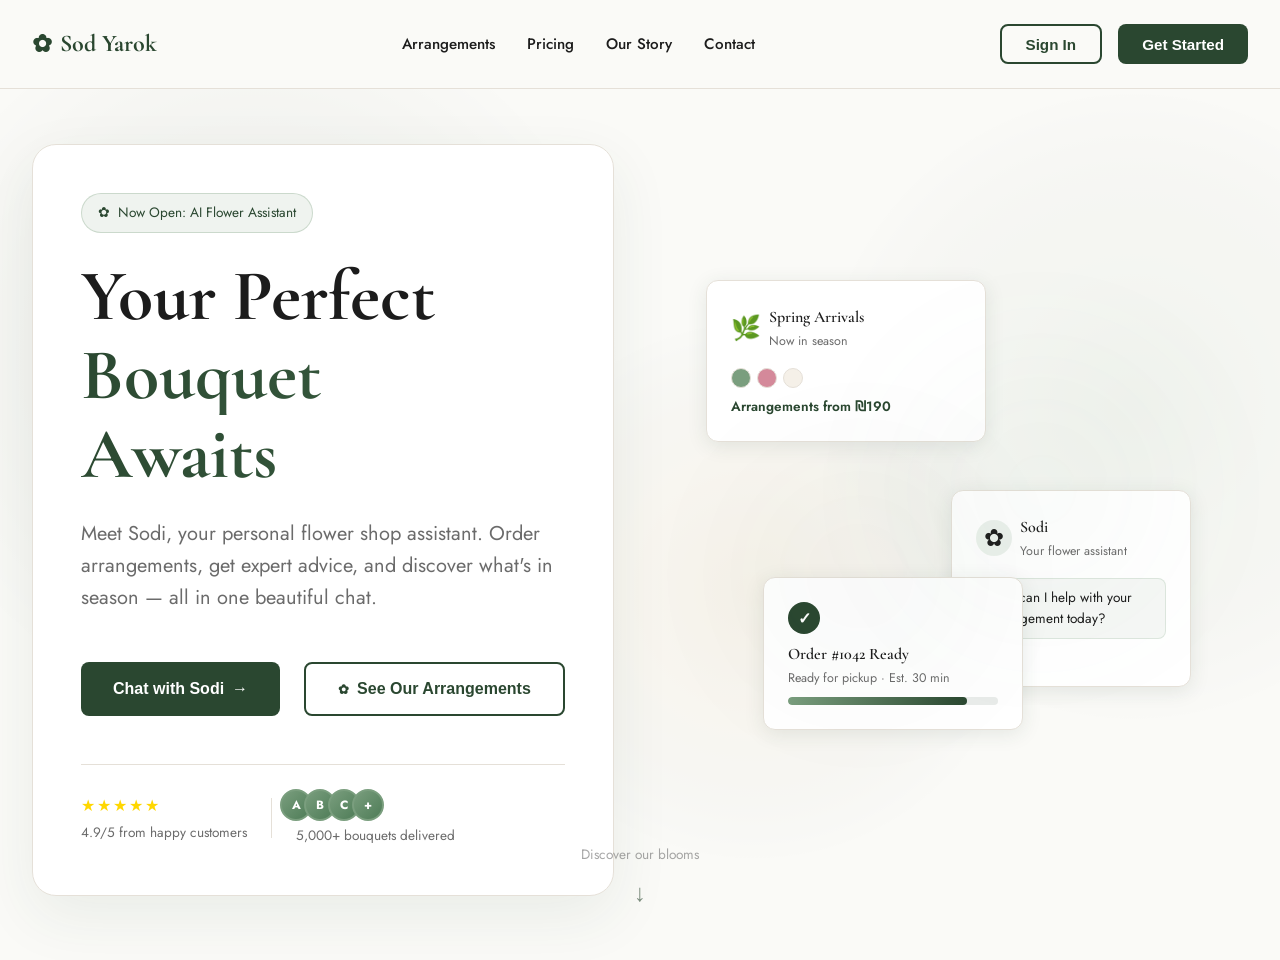
==== commit 984f2313: "Rebrand: rename Petal & Bloom → Sod Yarok, Flora → Sodi Update all instances of brand name and bot n" ====
--- a/landing.html
+++ b/landing.html
@@ -3,7 +3,7 @@
 <head>
     <meta charset="UTF-8">
     <meta name="viewport" content="width=device-width, initial-scale=1.0">
-    <title>Petal &amp; Bloom — Your Flower Shop Assistant</title>
+    <title>Sod Yarok — Your Flower Shop Assistant</title>
     <link rel="preconnect" href="https://fonts.googleapis.com">
     <link rel="preconnect" href="https://fonts.gstatic.com" crossorigin>
     <link href="https://fonts.googleapis.com/css2?family=Cormorant+Garamond:ital,wght@0,400;0,600;0,700;1,400&family=Jost:wght@300;400;500;600&display=swap" rel="stylesheet">
@@ -18,7 +18,7 @@
         <div class="nav-container">
             <div class="nav-logo">
                 <span class="logo-icon">✿</span>
-                <span class="logo-text">Petal &amp; Bloom</span>
+                <span class="logo-text">Sod Yarok</span>
             </div>
             <div class="nav-links">
                 <a href="#features">Arrangements</a>
@@ -51,12 +51,12 @@
                     </h1>
 
                     <p class="hero-subtitle">
-                        Meet Flora, your personal flower shop assistant. Order arrangements, get expert advice, and discover what's in season — all in one beautiful chat.
+                        Meet Sodi, your personal flower shop assistant. Order arrangements, get expert advice, and discover what's in season — all in one beautiful chat.
                     </p>
 
                     <div class="hero-cta">
                         <button class="btn-primary" id="primaryCTA">
-                            <span>Chat with Flora</span>
+                            <span>Chat with Sodi</span>
                             <span class="btn-arrow">→</span>
                         </button>
                         <button class="btn-secondary">
@@ -106,7 +106,7 @@
   <div class="card-header">
     <span class="card-avatar">✿</span>
     <div>
-      <div class="card-title">Flora</div>
+      <div class="card-title">Sodi</div>
       <div class="card-subtitle">Your flower assistant</div>
     </div>
   </div>
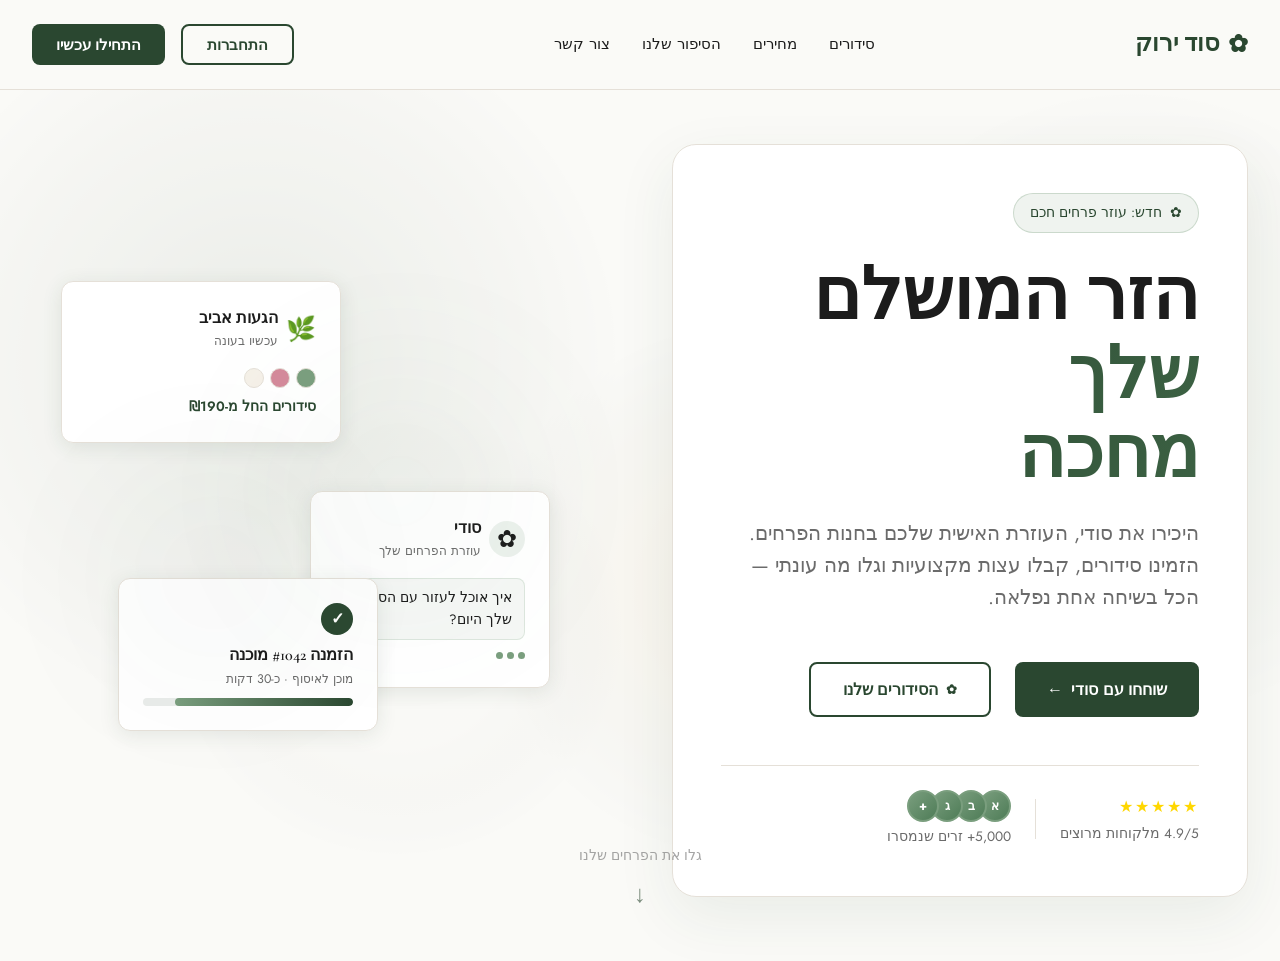
==== commit df997935: "Translate all UI text to Hebrew, add RTL support Set lang="he" dir="rtl" on both pages. Translate al" ====
--- a/landing.html
+++ b/landing.html
@@ -1,9 +1,9 @@
 <!DOCTYPE html>
-<html lang="en">
+<html lang="he" dir="rtl">
 <head>
     <meta charset="UTF-8">
     <meta name="viewport" content="width=device-width, initial-scale=1.0">
-    <title>Sod Yarok — Your Flower Shop Assistant</title>
+    <title>סוד ירוק — עוזר חנות הפרחים שלך</title>
     <link rel="preconnect" href="https://fonts.googleapis.com">
     <link rel="preconnect" href="https://fonts.gstatic.com" crossorigin>
     <link href="https://fonts.googleapis.com/css2?family=Cormorant+Garamond:ital,wght@0,400;0,600;0,700;1,400&family=Jost:wght@300;400;500;600&display=swap" rel="stylesheet">
@@ -18,17 +18,17 @@
         <div class="nav-container">
             <div class="nav-logo">
                 <span class="logo-icon">✿</span>
-                <span class="logo-text">Sod Yarok</span>
+                <span class="logo-text">סוד ירוק</span>
             </div>
             <div class="nav-links">
-                <a href="#features">Arrangements</a>
-                <a href="#pricing">Pricing</a>
-                <a href="#about">Our Story</a>
-                <a href="#contact">Contact</a>
+                <a href="#features">סידורים</a>
+                <a href="#pricing">מחירים</a>
+                <a href="#about">הסיפור שלנו</a>
+                <a href="#contact">צור קשר</a>
             </div>
             <div class="nav-actions">
-                <button class="nav-btn-secondary">Sign In</button>
-                <button class="nav-btn-primary">Get Started</button>
+                <button class="nav-btn-secondary">התחברות</button>
+                <button class="nav-btn-primary">התחילו עכשיו</button>
             </div>
         </div>
     </nav>
@@ -41,44 +41,44 @@
                 <div class="glass-card">
                     <div class="badge">
                         <span class="badge-icon">✿</span>
-                        <span>Now Open: AI Flower Assistant</span>
+                        <span>חדש: עוזר פרחים חכם</span>
                     </div>
 
                     <h1 class="hero-title">
-                        Your Perfect
-                        <span class="gradient-text">Bouquet</span>
-                        <span class="gradient-text">Awaits</span>
+                        הזר המושלם
+                        <span class="gradient-text">שלך</span>
+                        <span class="gradient-text">מחכה</span>
                     </h1>
 
                     <p class="hero-subtitle">
-                        Meet Sodi, your personal flower shop assistant. Order arrangements, get expert advice, and discover what's in season — all in one beautiful chat.
+                        היכירו את סודי, העוזרת האישית שלכם בחנות הפרחים. הזמינו סידורים, קבלו עצות מקצועיות וגלו מה עונתי — הכל בשיחה אחת נפלאה.
                     </p>
 
                     <div class="hero-cta">
                         <button class="btn-primary" id="primaryCTA">
-                            <span>Chat with Sodi</span>
-                            <span class="btn-arrow">→</span>
+                            <span>שוחחו עם סודי</span>
+                            <span class="btn-arrow">←</span>
                         </button>
                         <button class="btn-secondary">
                             <span class="play-icon">✿</span>
-                            <span>See Our Arrangements</span>
+                            <span>הסידורים שלנו</span>
                         </button>
                     </div>
 
                     <div class="hero-social-proof">
                         <div class="rating">
                             <div class="stars">★★★★★</div>
-                            <span class="rating-text">4.9/5 from happy customers</span>
+                            <span class="rating-text">4.9/5 מלקוחות מרוצים</span>
                         </div>
                         <div class="divider"></div>
                         <div class="users">
                             <div class="user-avatars">
-                                <div class="avatar">A</div>
-                                <div class="avatar">B</div>
-                                <div class="avatar">C</div>
+                                <div class="avatar">א</div>
+                                <div class="avatar">ב</div>
+                                <div class="avatar">ג</div>
                                 <div class="avatar">+</div>
                             </div>
-                            <span class="users-text">5,000+ bouquets delivered</span>
+                            <span class="users-text">5,000+ זרים שנמסרו</span>
                         </div>
                     </div>
                 </div>
@@ -90,8 +90,8 @@
   <div class="card-header">
     <span class="card-icon">🌿</span>
     <div>
-      <div class="card-title">Spring Arrivals</div>
-      <div class="card-subtitle">Now in season</div>
+      <div class="card-title">הגעות אביב</div>
+      <div class="card-subtitle">עכשיו בעונה</div>
     </div>
   </div>
   <div class="card-swatches">
@@ -99,25 +99,25 @@
     <span class="swatch" style="background:#D4899A"></span>
     <span class="swatch" style="background:#F5F0E8"></span>
   </div>
-  <div class="card-price">Arrangements from ₪190</div>
+  <div class="card-price">סידורים החל מ-₪190</div>
 </div>
 
                 <div class="card card-2 floating-card">
   <div class="card-header">
     <span class="card-avatar">✿</span>
     <div>
-      <div class="card-title">Sodi</div>
-      <div class="card-subtitle">Your flower assistant</div>
+      <div class="card-title">סודי</div>
+      <div class="card-subtitle">עוזרת הפרחים שלך</div>
     </div>
   </div>
-  <div class="card-bubble">How can I help with your arrangement today?</div>
+  <div class="card-bubble">איך אוכל לעזור עם הסידור שלך היום?</div>
   <div class="typing-dots"><span></span><span></span><span></span></div>
 </div>
 
                 <div class="card card-3 floating-card">
   <div class="card-check">✓</div>
-  <div class="card-title">Order #1042 Ready</div>
-  <div class="card-subtitle">Ready for pickup · Est. 30 min</div>
+  <div class="card-title">הזמנה #1042 מוכנה</div>
+  <div class="card-subtitle">מוכן לאיסוף · כ-30 דקות</div>
   <div class="card-progress">
     <div class="card-progress-bar" style="width:85%"></div>
   </div>
@@ -131,7 +131,7 @@
 
         <!-- Scroll indicator -->
         <div class="scroll-indicator">
-            <span class="scroll-text">Discover our blooms</span>
+            <span class="scroll-text">גלו את הפרחים שלנו</span>
             <div class="scroll-arrow">↓</div>
         </div>
     </section>
